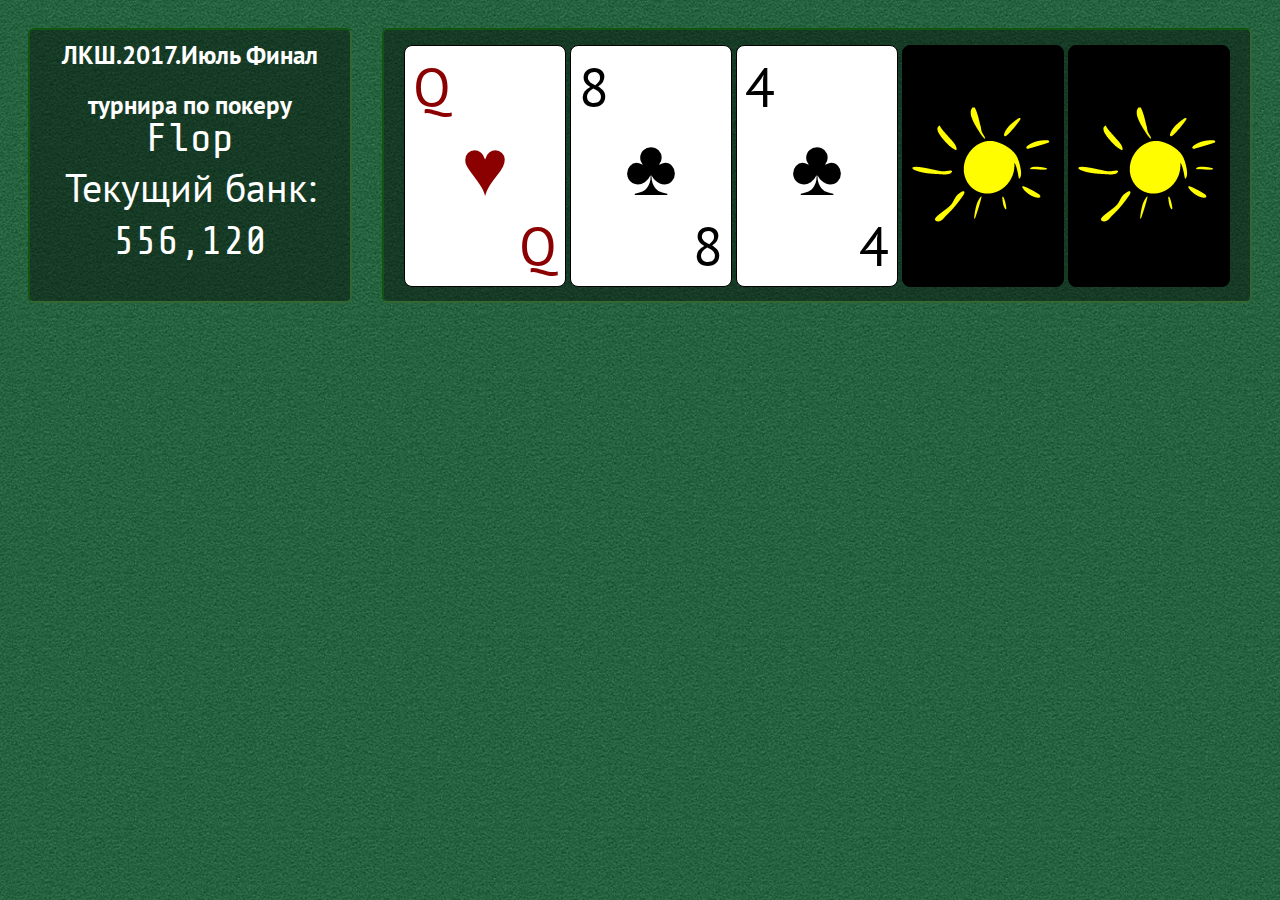
==== client/index.html @ b258baff "client" ====
<!DOCTYPE html>
<html lang="en">
<head>
    <meta charset="UTF-8">
    <title>ЛКШ Holdem</title>
    <link href="style.css" type="text/css" rel="stylesheet" />

    <script type="text/javascript" src="js/socket.io.min.js"></script>
    <script type="text/javascript" src="js/jquery-3.2.1.min.js"></script>
    <script type="text/javascript" src="js/communicate.js"></script>
</head>
<body>
    <div class="player-row-prototype" style="display: none;">
        <div class="cards">
            <div class="card"><span>&nbsp;</span><i>&nbsp;</i></div>
            <div class="card"><span>&nbsp;</span><i>&nbsp;</i></div>
        </div>
        <div class="status">
            &nbsp;
        </div>
        <div class="name">
            &nbsp;
        </div>
        <div class="stack">
            &nbsp;
        </div>
        <div class="bet">
            &nbsp;
        </div>
        <div class="combination">
            &nbsp;
        </div>
    </div>

    <div class="glob">
        <div class="info">
            <div class="title" id="table-name">ЛКШ.2017.Июль Финал турнира по покеру</div>
            <div class="num" id="state">Flop</div>
            <div id="pots">Текущий банк: <span class="num">556,120</span></div>
        </div>
        <div class="space">&nbsp;</div>
        <div class="table" id="cards">
            <div class="card red"><span>Q</span><span>Q</span><i>&hearts;</i></div>
            <div class="card black"><span>8</span><span>8</span><i>&clubs;</i></div>
            <div class="card black"><span>4</span><span>4</span><i>&clubs;</i></div>
            <div class="card closed"><i>&nbsp;</i></div>
            <div class="card closed"><i>&nbsp;</i></div>
        </div>
    </div>


</body>
</html>
---- client/style.css ----
@font-face {
  font-family: "PT Sans";
  src: url("fonts/PT_Sans-Web-Regular.ttf"); }
@font-face {
  font-family: "PT Sans";
  src: url("fonts/PT_Sans-Web-Bold.ttf");
  font-weight: bold; }
@font-face {
  font-family: "Share Tech Mono";
  src: url("fonts/ShareTechMono-Regular.ttf"); }
body {
  background: url("imgs/pool_table.png") repeat;
  padding: 20px; }

@keyframes rowAnimation {
  0% {
    background: rgba(0, 0, 0, 0.4); }
  50% {
    background: rgba(0, 0, 0, 0.2); }
  100% {
    background: rgba(0, 0, 0, 0.4); } }
.player-row {
  border: 2px #151 solid;
  border-right: 2px #363 solid;
  border-bottom: 2px #363 solid;
  border-radius: 6px;
  background: rgba(0, 0, 0, 0.4);
  width: 100%;
  height: 40px;
  font-family: "PT Sans", sans-serif;
  margin-bottom: 30px; }
  .player-row.active {
    animation: rowAnimation 1s infinite; }
  .player-row .cards {
    padding-right: 40px;
    display: inline-block;
    float: left; }
  .player-row .card {
    height: 60px;
    background-color: white;
    display: inline-block;
    width: 40px;
    border: 1px black solid;
    border-radius: 3px;
    position: relative;
    top: -10px;
    left: 20px; }
    .player-row .card.red {
      color: darkred; }
    .player-row .card.closed {
      visibility: hidden; }
    .player-row .card span {
      position: absolute;
      font-size: 30px;
      bottom: 0;
      right: 0;
      padding-right: 3px;
      padding-bottom: 3px; }
    .player-row .card i {
      position: absolute;
      font-size: 22px;
      top: 0;
      left: 0;
      font-style: normal;
      padding-top: 3px;
      padding-left: 3px; }
  .player-row .name {
    display: inline-block;
    float: left;
    line-height: 40px;
    vertical-align: middle;
    font-size: 25px;
    color: white; }
  .player-row .status {
    width: 120px;
    display: inline-block;
    line-height: 40px;
    vertical-align: middle;
    float: left;
    text-align: center;
    padding-right: 10px;
    font-weight: bold;
    color: yellow; }
  .player-row .stack {
    float: right;
    display: inline-block;
    line-height: 40px;
    vertical-align: middle;
    font-family: "Share Tech Mono", monospace;
    font-size: 30px;
    margin-right: 30px;
    color: white;
    width: 110px;
    text-align: right; }
  .player-row .bet {
    float: right;
    display: inline-block;
    line-height: 40px;
    vertical-align: middle;
    font-family: "Share Tech Mono", monospace;
    font-size: 30px;
    margin-right: 30px;
    color: yellow;
    width: 110px;
    text-align: right; }
  .player-row .combination {
    float: right;
    display: inline-block;
    line-height: 40px;
    vertical-align: middle;
    font-family: "Share Tech Mono", monospace;
    font-size: 25px;
    margin-right: 30px;
    color: peachpuff;
    width: 250px;
    text-align: center; }

.player-row.fault .card {
  background-color: black;
  color: white; }
.player-row.fault .card.red {
  background-color: darkred;
  color: white; }

.card.checked .tdcard {
  background-color: black;
  color: white; }
.card.checked .tdcard.red {
  background-color: darkred;
  color: white; }

.glob {
  width: 100%;
  display: table-row; }
  .glob .space {
    display: inline-block;
    width: 30px; }

.info {
  border: 2px #151 solid;
  border-right: 2px #363 solid;
  border-bottom: 2px #363 solid;
  border-radius: 6px;
  background: rgba(0, 0, 0, 0.4);
  display: table-cell;
  width: 100%;
  vertical-align: middle;
  text-align: center;
  font-family: "PT Sans", sans-serif;
  font-size: 40px;
  color: white;
  position: relative;
  padding-top: 50px; }
  .info .num {
    font-family: "Share Tech Mono", monospace; }
  .info .title {
    font-weight: bold;
    font-size: 25px;
    width: 100%;
    position: absolute;
    top: 0;
    left: 0;
    height: 50px;
    line-height: 50px; }

.table {
  display: table-cell;
  border: 2px #151 solid;
  border-right: 2px #363 solid;
  border-bottom: 2px #363 solid;
  border-radius: 6px;
  background: rgba(0, 0, 0, 0.4);
  text-align: center;
  padding-top: 25px;
  padding-right: 40px;
  white-space: nowrap; }
  .table .card {
    height: 240px;
    background-color: white;
    display: inline-block;
    width: 160px;
    border: 1px black solid;
    border-radius: 8px;
    position: relative;
    top: -10px;
    left: 20px;
    font-family: "PT Sans", sans-serif; }
    .table .card.closed {
      line-height: 240px;
      background: url("imgs/back.png") no-repeat black;
      background-size: contain;
      background-position: center; }
    .table .card.red {
      color: darkred; }
    .table .card i {
      position: absolute;
      font-size: 80px;
      bottom: 0;
      right: 0;
      width: 100%;
      text-align: center;
      line-height: 240px;
      font-style: normal; }
    .table .card span {
      position: absolute;
      font-size: 55px;
      padding: 5px;
      padding-left: 8px;
      padding-right: 8px; }
    .table .card span:first-of-type {
      top: 0;
      left: 0; }
    .table .card span:last-of-type {
      bottom: 0;
      right: 0; }

.tdcard {
  height: 45px;
  background-color: white;
  display: inline-block;
  width: 45px;
  border: 1px black solid;
  border-radius: 3px;
  position: relative;
  font-family: "PT Sans", sans-serif; }
  .tdcard.red {
    color: darkred; }
  .tdcard.closed {
    visibility: hidden; }
  .tdcard span {
    position: absolute;
    font-size: 30px;
    bottom: 0;
    right: 0;
    padding-right: 3px;
    padding-bottom: 3px; }
  .tdcard i {
    position: absolute;
    font-size: 22px;
    top: 0;
    left: 0;
    font-style: normal;
    padding-top: 3px;
    padding-left: 3px; }

/*# sourceMappingURL=style.css.map */
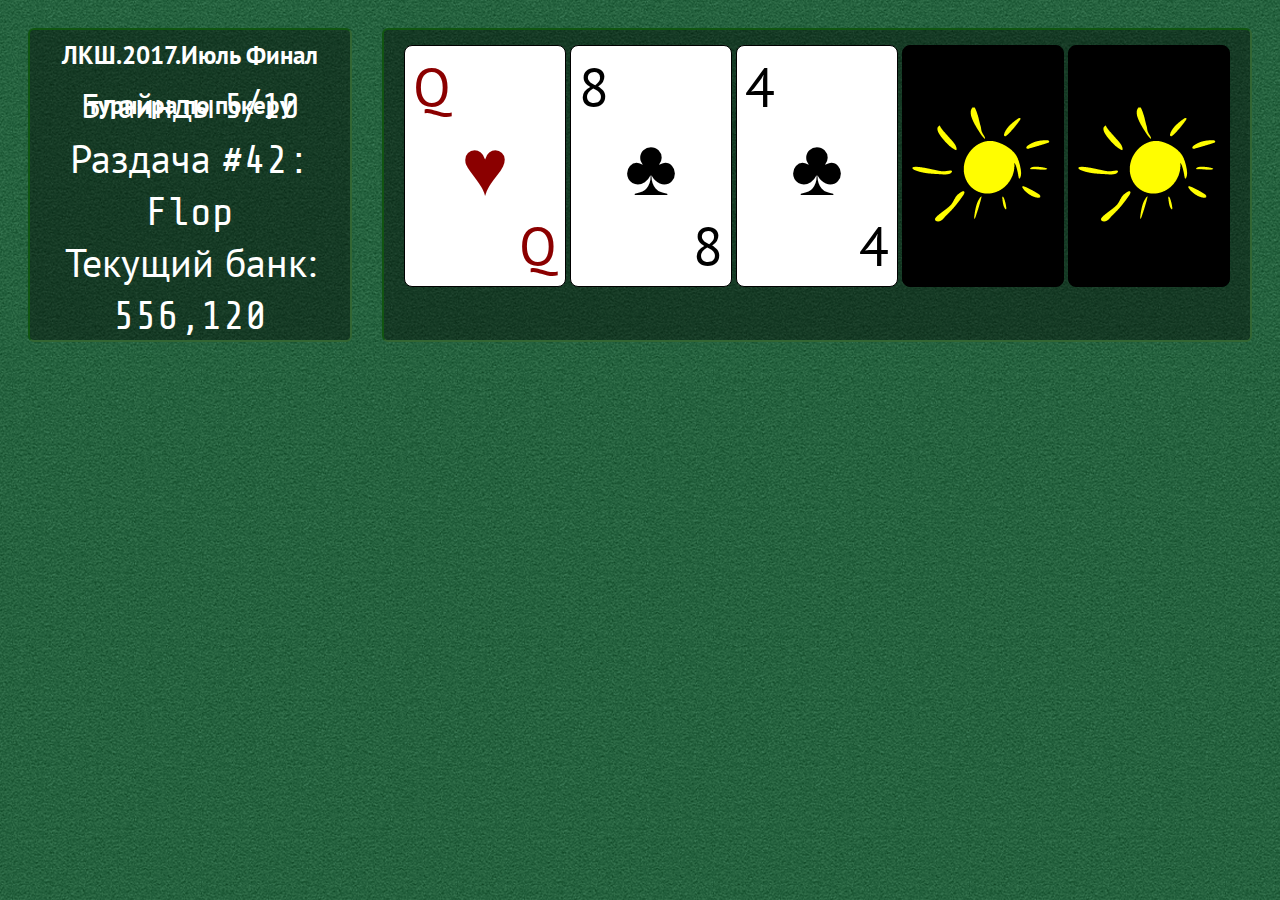
==== commit a78c8e55: "a lot of changes: - show blinds and round-num - replay-mode" ====
--- a/client/index.html
+++ b/client/index.html
@@ -7,6 +7,7 @@
 
     <script type="text/javascript" src="js/socket.io.min.js"></script>
     <script type="text/javascript" src="js/jquery-3.2.1.min.js"></script>
+    <script type="text/javascript" src="js/config.js"></script>
     <script type="text/javascript" src="js/communicate.js"></script>
 </head>
 <body>
@@ -30,12 +31,16 @@
         <div class="combination">
             &nbsp;
         </div>
+        <div class="win-probs">
+            &nbsp;
+        </div>
     </div>
 
-    <div class="glob">
+    <div class="glob glob-horisontal">
         <div class="info">
             <div class="title" id="table-name">ЛКШ.2017.Июль Финал турнира по покеру</div>
-            <div class="num" id="state">Flop</div>
+            <div class="blinds">Блайнды <span class="num">5/10</span></div>
+            <div id="state">Раздача #<span class="round-num num">42</span><span class="phase-name num">: Flop</span></div>
             <div id="pots">Текущий банк: <span class="num">556,120</span></div>
         </div>
         <div class="space">&nbsp;</div>
@@ -50,4 +55,4 @@
 
 
 </body>
-</html>+</html>
--- a/client/style.css
+++ b/client/style.css
@@ -114,6 +114,32 @@
     color: peachpuff;
     width: 250px;
     text-align: center; }
+  .player-row .win-probs {
+    float: right;
+    display: inline-block;
+    line-height: 40px;
+    vertical-align: middle;
+    margin-right: 20px;
+    width: 260px; }
+  .player-row .win-probs .item {
+    float: left;
+    display: inline-block;
+    line-height: 40px;
+    vertical-align: middle;
+    font-family: "share tech mono", monospace;
+    font-size: 25px;
+    margin-right: 0px;
+    color: peachpuff;
+    width: 60px;
+    text-align: right; }
+  .player-row .win-probs .item .percent-symbol {
+    display: inline-block;
+    line-height: 40px;
+    vertical-align: middle;
+    font-family: "share tech mono", monospace;
+    font-size: 18px;
+    margin-right: 0px;
+    color: peachpuff; }
 
 .player-row.fault .card {
   background-color: black;
@@ -129,12 +155,27 @@
   background-color: darkred;
   color: white; }
 
-.glob {
+.glob-horisontal {
   width: 100%;
   display: table-row; }
-  .glob .space {
+  .glob-horisontal .space {
     display: inline-block;
     width: 30px; }
+
+.glob-vertical {
+  display: table-row; }
+  .glob-vertical .table {
+    float:left;
+    overflow: hidden;
+    width: 100%; }
+  .glob-vertical .info {
+    float:left;
+    overflow: hidden;
+    width: 100%; }
+  .glob-vertical .space {
+    float:left;
+    overflow: hidden;
+    width: 100%; }
 
 .info {
   border: 2px #151 solid;
@@ -161,6 +202,9 @@
     top: 0;
     left: 0;
     height: 50px;
+    line-height: 50px; }
+  .info .blinds {
+    font-size: 35px;
     line-height: 50px; }
 
 .table {
@@ -243,4 +287,16 @@
     padding-top: 3px;
     padding-left: 3px; }
 
+.board-only {
+  display: block;
+}
+
+.board-only div {
+  display: block;
+  box-sizing: border-box;
+}
+
+.board-only .info {
+  padding-bottom: 10px;
+}
 /*# sourceMappingURL=style.css.map */
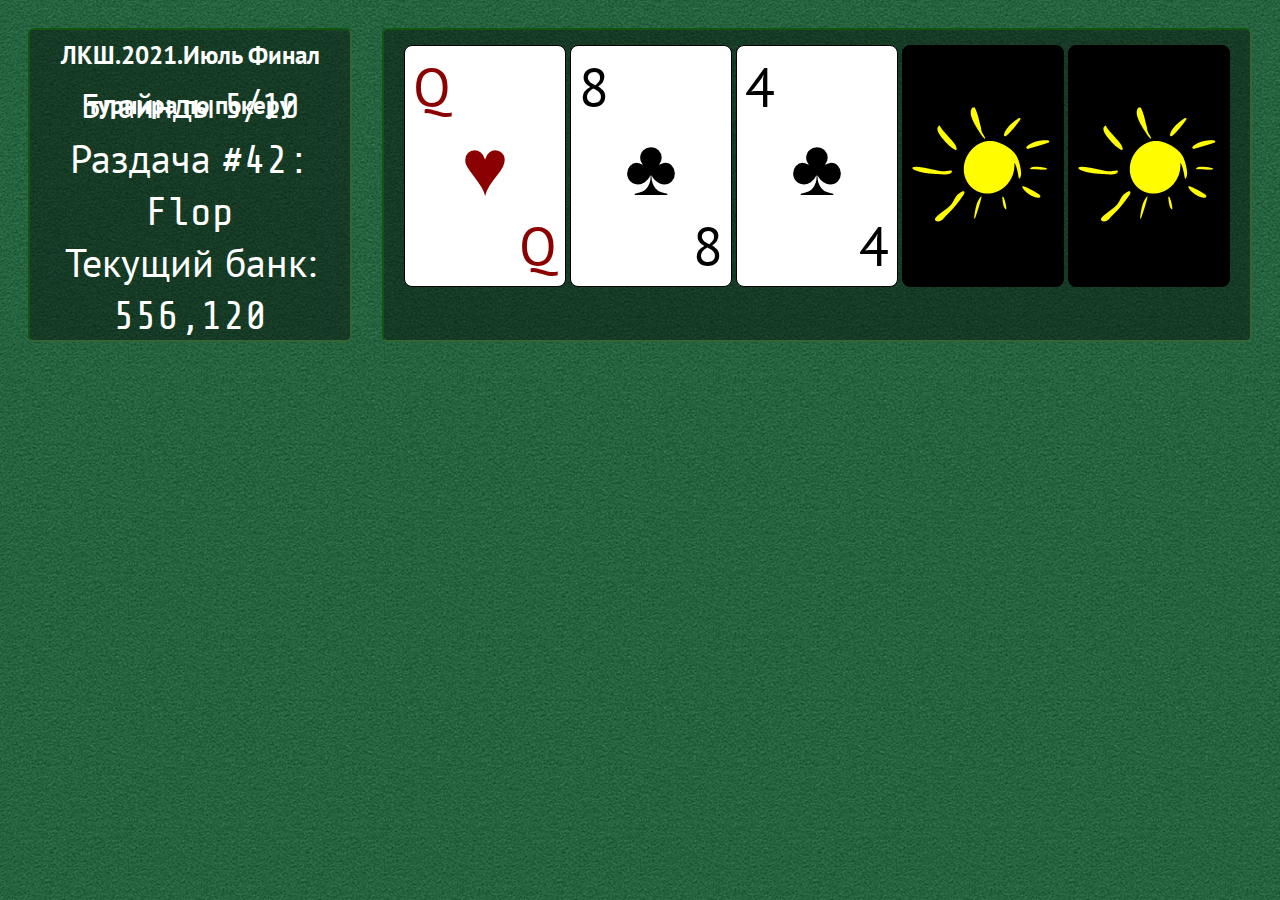
==== commit 77c23181: "Fix broken stuff" ====
--- a/client/index.html
+++ b/client/index.html
@@ -38,7 +38,7 @@
 
     <div class="glob glob-horisontal">
         <div class="info">
-            <div class="title" id="table-name">ЛКШ.2017.Июль Финал турнира по покеру</div>
+            <div class="title" id="table-name">ЛКШ.2021.Июль Финал турнира по покеру</div>
             <div class="blinds">Блайнды <span class="num">5/10</span></div>
             <div id="state">Раздача #<span class="round-num num">42</span><span class="phase-name num">: Flop</span></div>
             <div id="pots">Текущий банк: <span class="num">556,120</span></div>
@@ -53,6 +53,8 @@
         </div>
     </div>
 
+    <div id='controls'></div>  <!-- TODO do not show it for all spectators -->
+
 
 </body>
 </html>
--- a/client/style.css
+++ b/client/style.css
@@ -299,4 +299,10 @@
 .board-only .info {
   padding-bottom: 10px;
 }
+
+#controls input {
+  width: 20%;
+  margin: 30px;
+  font-size: 60px;
+}
 /*# sourceMappingURL=style.css.map */
